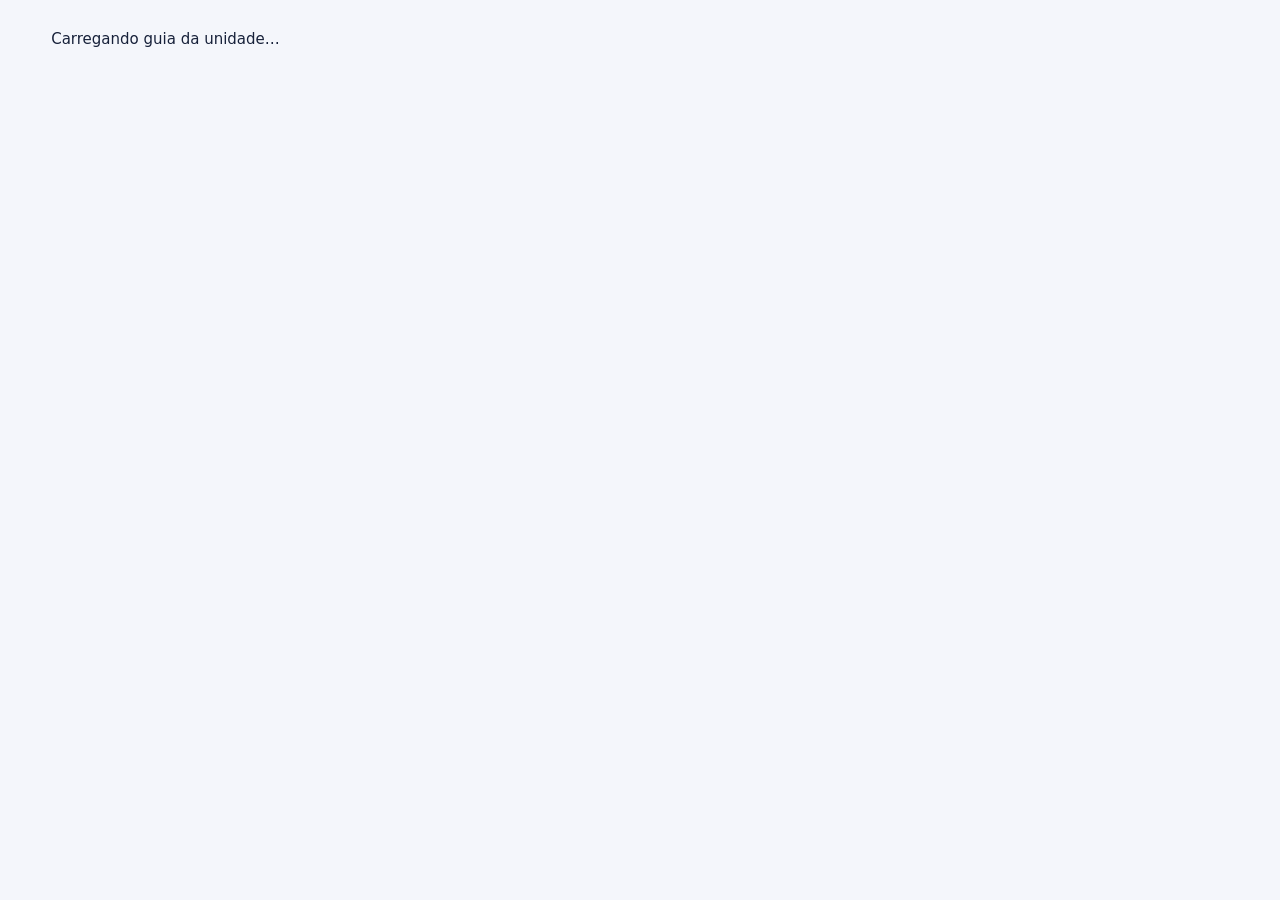
==== units/unit-01.html @ 1cd97e97 "Create standalone guide for Headway Unit 1" ====
<!doctype html><html lang="pt-BR"><head><meta charset="utf-8"><meta name="viewport" content="width=device-width,initial-scale=1"><meta name="theme-color" content="#11182d"><meta name="description" content="Headway 1 · Unit 1 · guia completo com vídeo, gramática e exercícios."><title>Headway 1 · Unit 1</title><link rel="stylesheet" href="../assets/course.css"></head><body data-page="unit" data-unit="1"><div id="app"><main class="main">Carregando guia da unidade…</main></div><script src="../assets/course.js"></script></body></html>
---- assets/course.css ----
:root{--bg:#f4f6fb;--paper:#fff;--ink:#17213a;--muted:#68738b;--line:#e2e7f0;--nav:#151b32;--nav2:#252b49;--accent:#6c63ee;--accent2:#efedff;--teal:#149b8b;--amber:#a66b16;--shadow:0 16px 42px #1a27500d;--radius:20px}
*{box-sizing:border-box}html{scroll-behavior:smooth;scroll-padding-top:24px}body{margin:0;background:var(--bg);color:var(--ink);font:15px/1.65 Inter,system-ui,-apple-system,"Segoe UI",sans-serif}a{color:inherit;text-decoration:none}button,input,textarea,select{font:inherit}button,a,input,textarea,select{outline-offset:3px}button{cursor:pointer}.layout{display:grid;grid-template-columns:265px minmax(0,1fr);min-height:100vh}.sidebar{position:sticky;top:0;height:100vh;overflow:auto;padding:24px 17px;background:linear-gradient(160deg,var(--nav),var(--nav2));color:#f8f9ff;display:flex;flex-direction:column;gap:18px}.brand{display:flex;gap:11px;align-items:center;padding:5px 8px 12px}.brand-mark{display:grid;place-items:center;width:44px;height:44px;border-radius:14px;background:linear-gradient(135deg,#9c94ff,#5d55d6);font-weight:900}.brand-title{display:block;font-weight:900;letter-spacing:.08em;font-size:13px}.brand-sub{display:block;color:#b9bdd5;font-size:10px;letter-spacing:.14em;text-transform:uppercase}.side-label,.eyebrow,.kicker{font-size:10px;letter-spacing:.16em;text-transform:uppercase;font-weight:850;color:#969fbe}.unit-nav{display:grid;gap:4px}.unit-nav a,.side-link{display:flex;gap:10px;align-items:center;padding:8px 10px;border-radius:10px;color:#d1d5e8;font-size:12px}.unit-nav a:hover,.unit-nav a.active,.side-link:hover{background:#ffffff18;color:#fff}.unit-nav a.done .unit-no{background:#1e9b89;border-color:#1e9b89}.unit-no{width:27px;height:27px;display:grid;place-items:center;flex:none;border:1px solid #ffffff38;border-radius:8px;font-size:10px;font-weight:800}.unit-name{line-height:1.3}.side-progress{margin-top:auto;padding:15px;border:1px solid #ffffff20;border-radius:14px;background:#ffffff0a;font-size:12px}.side-progress p{color:#c4c9df;margin:4px 0 12px}.progress-track{height:7px;background:#ffffff21;border-radius:20px;overflow:hidden}.progress-fill{height:100%;width:0;background:#50c2ad;border-radius:20px;transition:width .2s}.progress-line{display:flex;justify-content:space-between;margin-top:8px;color:#d9dced}.main{width:100%;max-width:1500px;margin:auto;padding:27px clamp(18px,4vw,58px) 55px}.topbar{display:flex;align-items:center;justify-content:space-between;gap:15px;margin-bottom:22px;color:var(--muted);font-size:12px}.top-actions,.actions-row,.hero-actions{display:flex;gap:9px;align-items:center;flex-wrap:wrap}.soft-btn,.outline-btn,.primary-btn,.complete-btn{display:inline-flex;align-items:center;justify-content:center;gap:8px;border:1px solid var(--line);padding:10px 15px;border-radius:11px;background:#fff;color:var(--ink);font-weight:750;font-size:12px}.primary-btn,.solid-btn{background:var(--accent);color:#fff;border:1px solid var(--accent)}.soft-btn:hover,.outline-btn:hover{border-color:var(--accent);color:var(--accent)}.hero{position:relative;overflow:hidden;background:linear-gradient(120deg,#181d3a,#38366a 70%,#3c5972);color:#fff;border-radius:26px;padding:clamp(25px,4vw,48px);box-shadow:var(--shadow)}.hero:after{content:"";position:absolute;width:300px;height:300px;right:-95px;top:-145px;border-radius:50%;border:1px solid #ffffff23;box-shadow:0 0 0 34px #ffffff09,0 0 0 75px #ffffff07}.hero .eyebrow{color:#c7c5ff}.hero h1{font-size:clamp(34px,5vw,62px);line-height:1.02;letter-spacing:-.045em;margin:14px 0}.hero h1 span{color:#b8b4ff}.hero-intro{max-width:820px;color:#e0e3f2;font-size:15px}.hero-tags,.meta-row{display:flex;gap:8px;flex-wrap:wrap;margin:20px 0}.hero-tag,.pill{border:1px solid #ffffff33;background:#ffffff12;padding:7px 11px;border-radius:30px;font-size:11px;color:#f3f3ff}.hero-tag b{color:#fff}.hero-bottom{display:flex;gap:14px;align-items:center;flex-wrap:wrap;margin-top:22px}.hero-meta{color:#c5c9dc;font-size:11px}.section{margin:34px 0}.section-head{display:flex;justify-content:space-between;gap:18px;align-items:flex-end;margin-bottom:16px}.section-head h2{margin:3px 0 4px;font-size:clamp(22px,3vw,31px);letter-spacing:-.03em}.section-sub{color:var(--muted);font-size:13px;margin:0;max-width:820px}.section-index{font-size:10px;letter-spacing:.12em;font-weight:850;color:#8d93a7;white-space:nowrap}.grid{display:grid;gap:15px}.grid.two{grid-template-columns:repeat(2,minmax(0,1fr))}.grid.three{grid-template-columns:repeat(3,minmax(0,1fr))}.card{background:var(--paper);border:1px solid var(--line);border-radius:var(--radius);padding:20px;box-shadow:var(--shadow);min-width:0}.unit-card{display:flex;flex-direction:column;gap:8px}.unit-card h3{font-size:20px;margin:0;line-height:1.2}.unit-card p{font-size:12px;color:var(--muted);margin:0}.unit-card .outline-btn{margin-top:auto}.unit-card-top,.video-meta,.writing-tools{display:flex;justify-content:space-between;align-items:center;gap:8px;flex-wrap:wrap}.tag{display:inline-flex;padding:5px 9px;background:var(--accent2);color:#5248bf;border-radius:30px;font-size:9px;font-weight:850;letter-spacing:.1em}.tag.teal{background:#e4f7f2;color:#147d70}.tag.amber{background:#fff3dd;color:#946016}.status{font-size:10px;color:var(--teal);font-weight:800}.guide-steps{display:grid;grid-template-columns:repeat(4,1fr);gap:12px}.guide-step{background:#fff;padding:16px;border:1px solid var(--line);border-radius:15px}.guide-step b{display:block;color:#5b55ca;font-size:11px;margin-bottom:7px}.guide-step span{font-size:12px;color:var(--muted)}.unit-hero{background:linear-gradient(120deg,#1a2040,#3c376e 72%,#3c6576)}.unit-hero h1{font-size:clamp(32px,4.4vw,53px)}.objective{display:grid;grid-template-columns:1.5fr 1fr;gap:13px}.objective p{margin:7px 0 0}.plan{display:grid;grid-template-columns:repeat(3,1fr);gap:8px}.plan div{background:#f4f4ff;border:1px solid #e6e4ff;padding:12px;border-radius:12px}.plan b{display:block;color:#5248bf;font-size:11px}.plan span{font-size:11px;color:var(--muted)}.grammar-rule{border-left:4px solid var(--accent);background:#f6f5ff;padding:17px;border-radius:0 13px 13px 0;margin:12px 0 16px}.grammar-rule p{margin:0}.formula{font-weight:800;color:#4941b2;font-size:14px;padding:12px 14px;background:#efedff;border-radius:12px;margin:10px 0}.table-wrap{overflow:auto}table{width:100%;border-collapse:collapse;font-size:12px}th,td{text-align:left;padding:10px;border-bottom:1px solid var(--line);vertical-align:top}th{background:#f7f8fc;color:#555e76;font-size:10px;text-transform:uppercase;letter-spacing:.08em}.example{padding:13px 0;border-bottom:1px solid var(--line)}.example:last-child{border:0}.en{font-weight:800}.pt{color:var(--muted);font-size:12px;margin-top:3px}.say-btn{margin-left:6px;border:0;background:#efedff;color:#5148bf;border-radius:8px;padding:5px 8px;font-size:10px;font-weight:800}.vocab-grid{display:grid;grid-template-columns:repeat(3,1fr);gap:9px}.vocab-item{display:flex;justify-content:space-between;gap:10px;padding:11px;background:#f7f8fc;border:1px solid var(--line);border-radius:10px;font-size:12px}.vocab-item span{color:var(--muted);text-align:right}.callout{display:flex;gap:13px;background:#effaf7;border:1px solid #cceee4;padding:17px;border-radius:15px}.callout-icon{font-size:22px}.callout strong{color:#146e62}.callout p{margin:4px 0 0;font-size:12px;color:#456963}.video-frame{width:100%;aspect-ratio:16/9;border:0;border-radius:14px;background:#090d1a;margin-top:13px}.video-note{font-size:11px;color:var(--muted)}.watch-list{display:flex;gap:9px;flex-wrap:wrap;margin:14px 0}.watch-link{background:#f1f1ff;color:#5148bf;padding:9px 12px;border-radius:10px;font-size:11px;font-weight:800}.video-tasks{display:grid;grid-template-columns:repeat(3,1fr);gap:10px;margin-top:15px}.video-task{background:#f7f8fc;border:1px solid var(--line);padding:14px;border-radius:13px}.video-task h4{margin:0 0 8px;color:#5148bf;font-size:11px;text-transform:uppercase;letter-spacing:.08em}.video-task ul{padding-left:17px;margin:0}.video-task li{font-size:11px;margin:5px 0}.question{padding:15px 0;border-bottom:1px solid var(--line)}.question:last-child{border:0}.question h4{font-size:13px;margin:0 0 9px}.answer-row{display:flex;gap:9px;flex-wrap:wrap}.answer-row select,.answer-row input,.writing-area{border:1px solid var(--line);background:#fff;border-radius:10px;padding:10px 12px;color:var(--ink);font-size:12px;min-width:180px;max-width:100%}.answer-row select{flex:1}.feedback{display:none;margin-top:8px;border-radius:9px;padding:8px 10px;font-size:11px}.feedback.show{display:block}.feedback.ok{background:#e8f7f0;color:#176e55}.feedback.no{background:#fff0f0;color:#a13d4c}.solid-btn{border:0;border-radius:10px;padding:10px 15px;font-size:12px;font-weight:800}.score{display:none;margin-top:12px;font-weight:800;font-size:12px}.score.show{display:block}.reading-text{white-space:pre-line;line-height:1.85;background:#f7f8fc;border-radius:13px;padding:18px;font-size:13px}.speaking-list,.outcome-list,.prompt-list{padding-left:20px}.speaking-list li,.outcome-list li,.prompt-list li{margin:8px 0;font-size:13px}.writing-area{width:100%;min-height:220px;resize:vertical;line-height:1.6}.writing-tools{font-size:10px;color:var(--muted);margin:8px 0}.complete-row{display:flex;justify-content:space-between;gap:15px;align-items:center;background:#edf9f6;border:1px solid #cfece4;border-radius:16px;padding:18px}.complete-row p{margin:2px 0 0;color:#52716a;font-size:12px}.complete-btn{background:#147f70;color:white;border-color:#147f70}.complete-btn.done{background:#eff8f5;color:#147f70}.footer{display:flex;justify-content:space-between;gap:12px;flex-wrap:wrap;border-top:1px solid var(--line);padding-top:18px;color:#9299aa;font-size:10px;margin-top:35px}
@media(max-width:1100px){.grid.three{grid-template-columns:repeat(2,minmax(0,1fr))}.layout{grid-template-columns:230px minmax(0,1fr)}.vocab-grid{grid-template-columns:repeat(2,1fr)}}
@media(max-width:780px){.layout{display:block}.sidebar{position:relative;height:auto;max-height:none;padding:14px;gap:10px}.sidebar .brand{padding:0}.unit-nav{grid-template-columns:repeat(3,minmax(0,1fr));max-height:180px;overflow:auto}.unit-nav a{font-size:10px;padding:6px}.unit-name{display:none}.side-progress{margin-top:0}.main{padding:17px 14px 35px}.topbar{align-items:flex-start}.objective{grid-template-columns:1fr}.plan{grid-template-columns:1fr}.guide-steps{grid-template-columns:repeat(2,1fr)}.video-tasks{grid-template-columns:1fr}.grid.two,.grid.three{grid-template-columns:1fr}.vocab-grid{grid-template-columns:repeat(2,1fr)}.section-head{align-items:flex-start;flex-direction:column}.complete-row{align-items:flex-start;flex-direction:column}}
@media(max-width:430px){.hero{padding:24px 19px;border-radius:19px}.hero h1{font-size:34px}.unit-nav{grid-template-columns:repeat(4,minmax(0,1fr))}.unit-no{width:30px;height:28px}.vocab-grid{grid-template-columns:1fr}.vocab-item{font-size:12px}.answer-row select,.answer-row input{width:100%;min-width:0}.card{padding:15px}.topbar{flex-direction:column}}
@media print{.sidebar,.top-actions,.say-btn,.watch-list,.complete-btn{display:none!important}.layout{display:block}.main{max-width:none;padding:0}.hero{print-color-adjust:exact}.card{box-shadow:none;break-inside:avoid}.section{break-inside:avoid}}
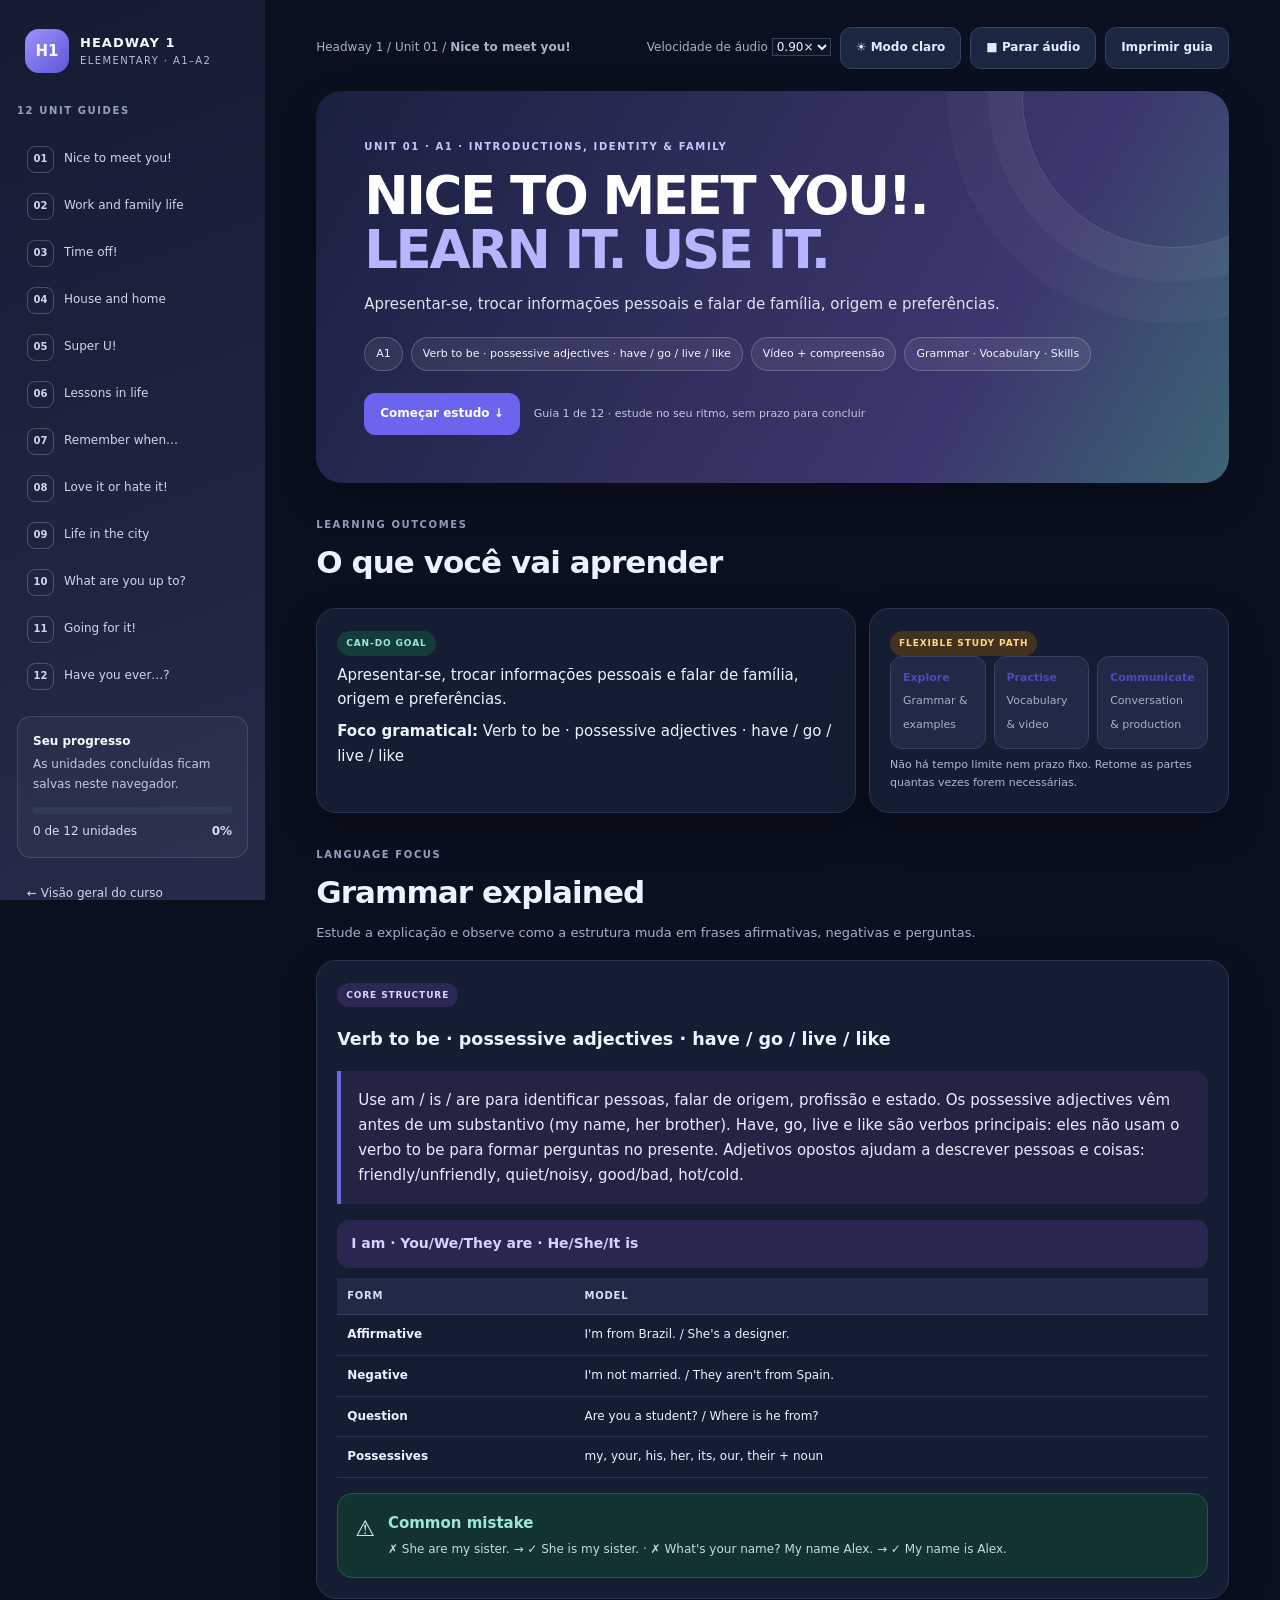
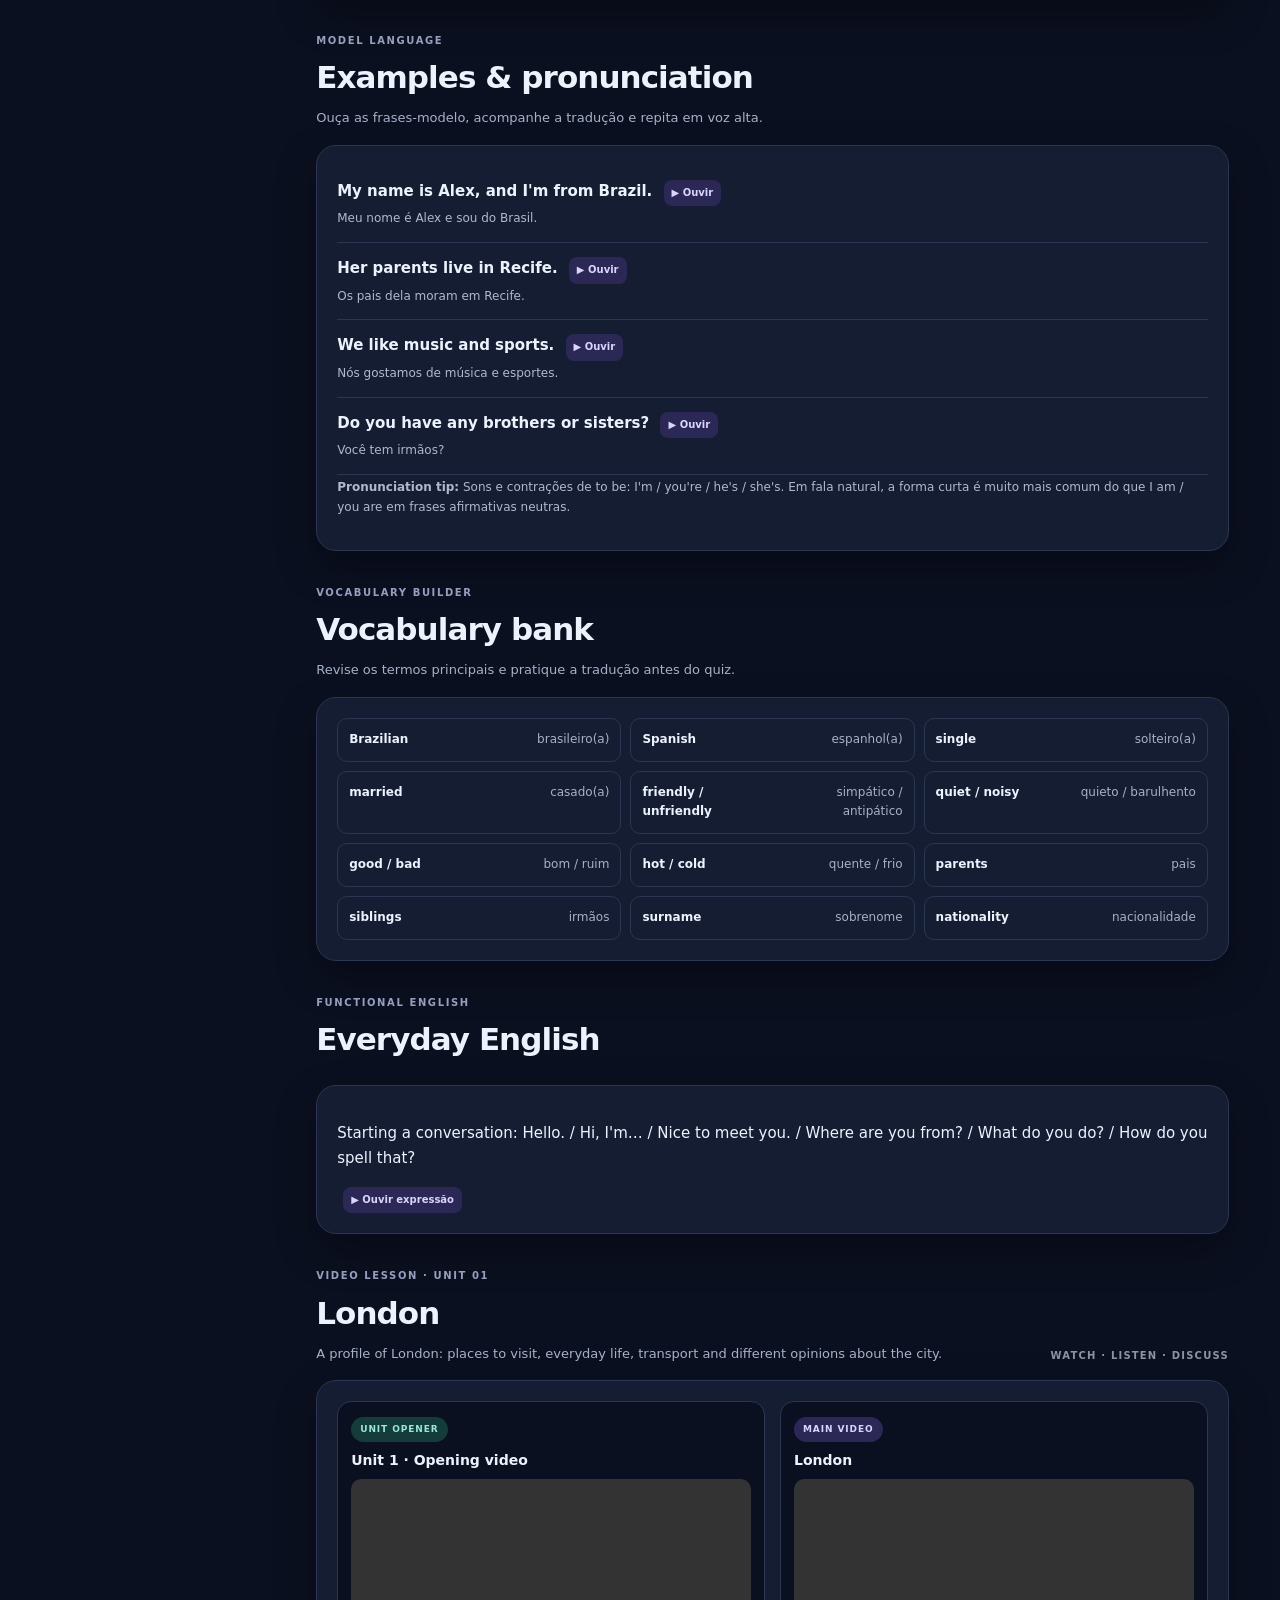
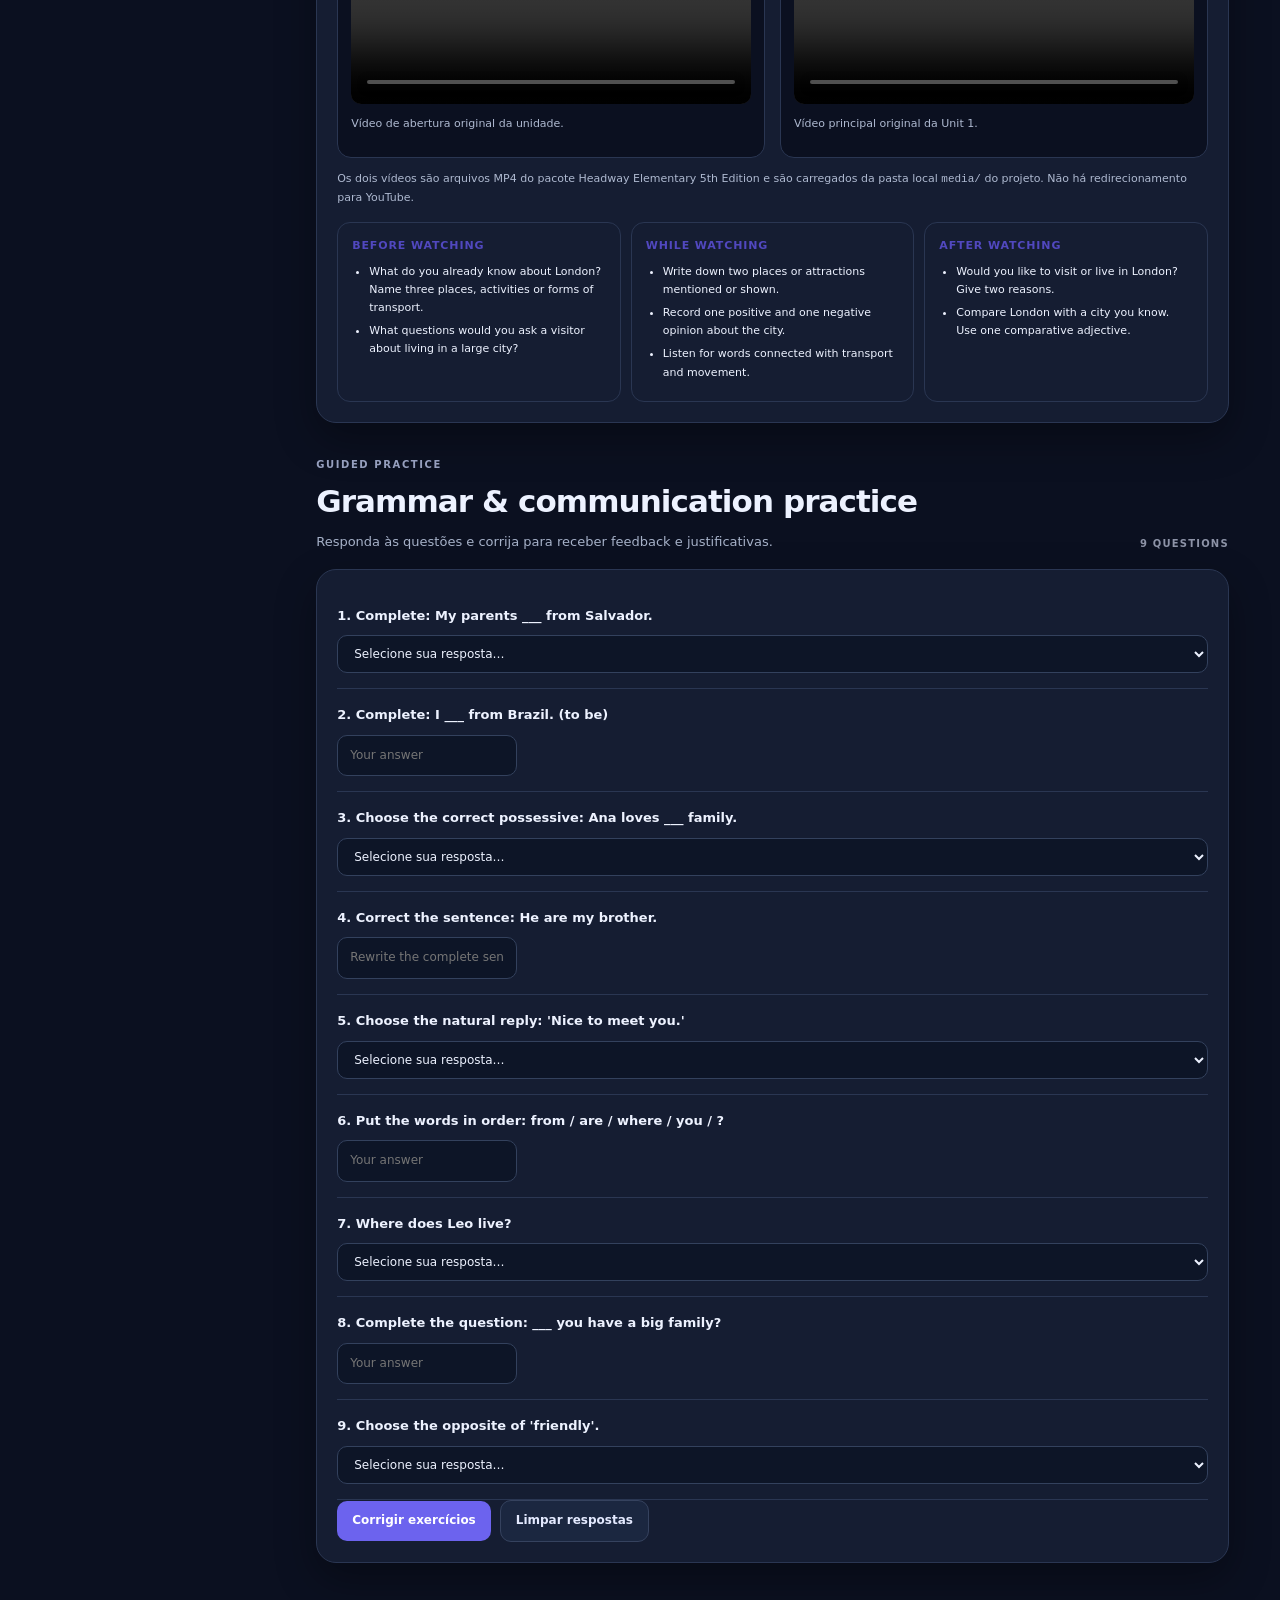
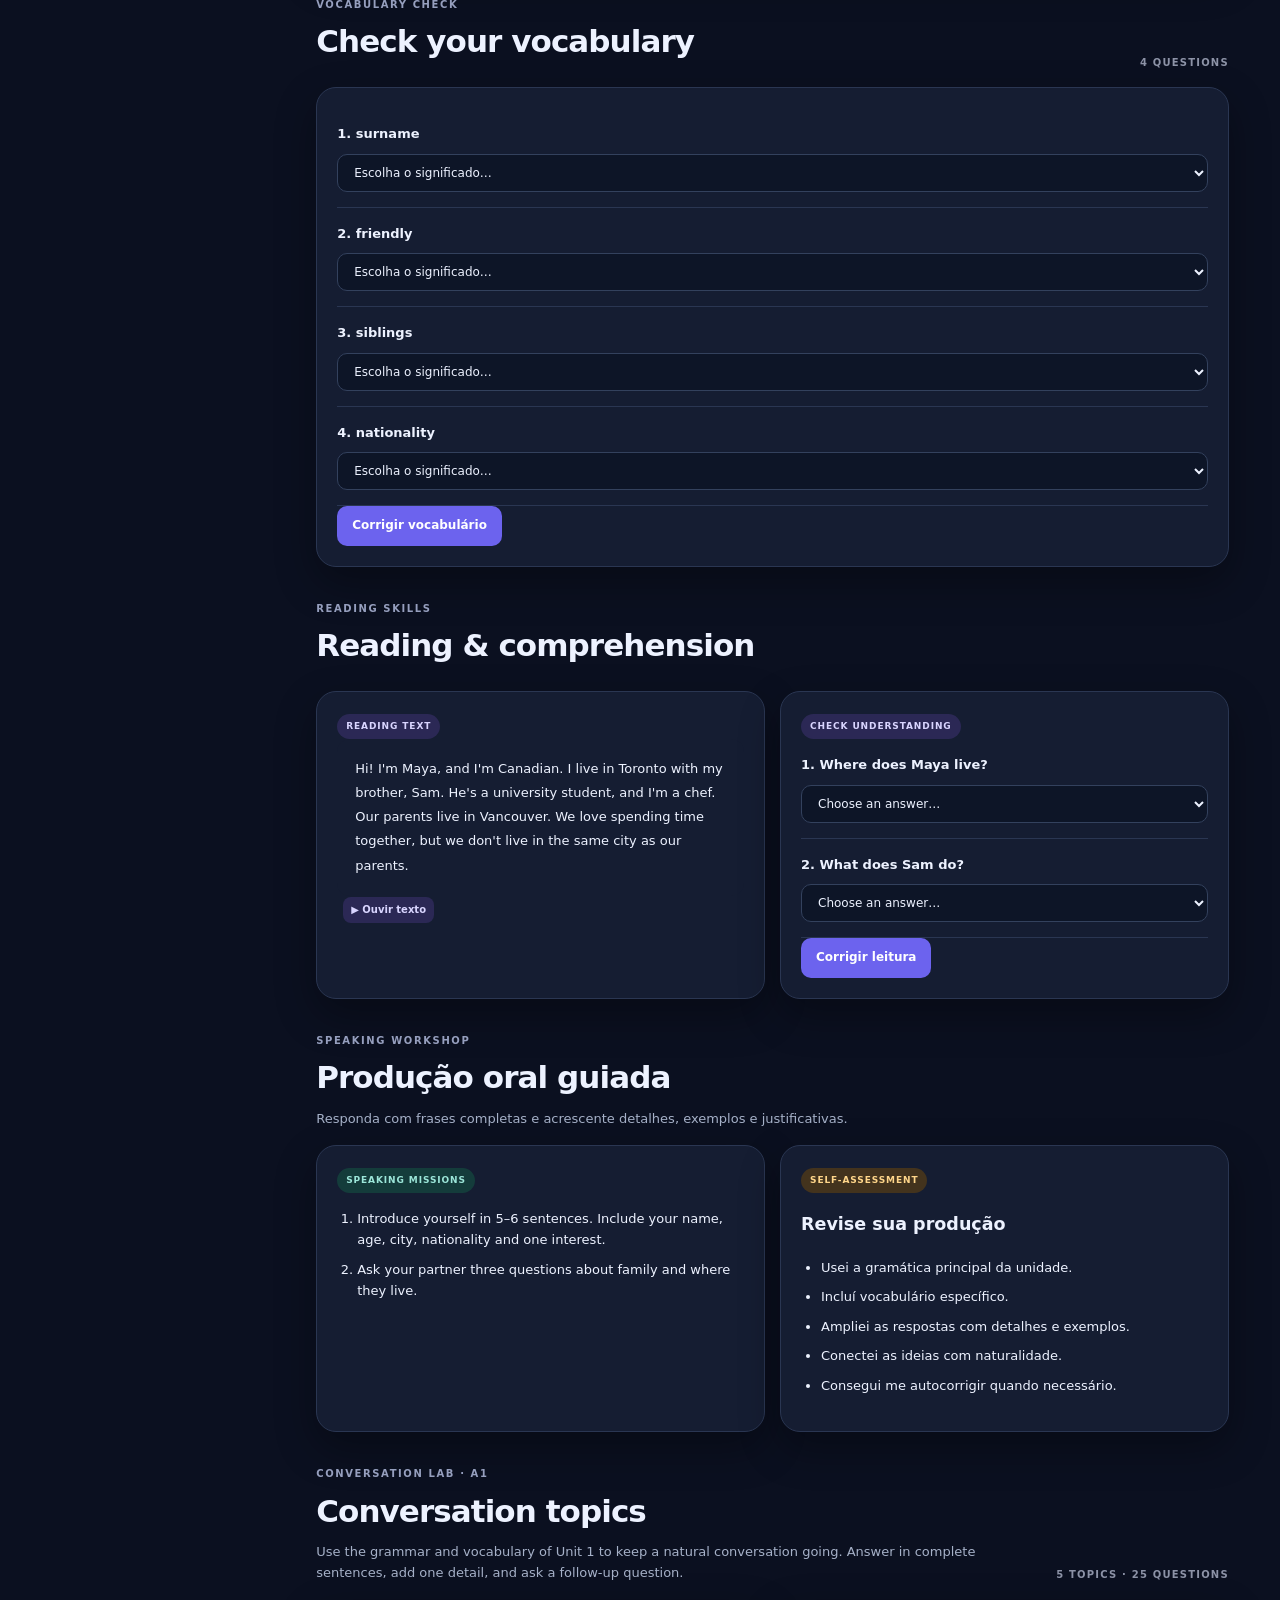
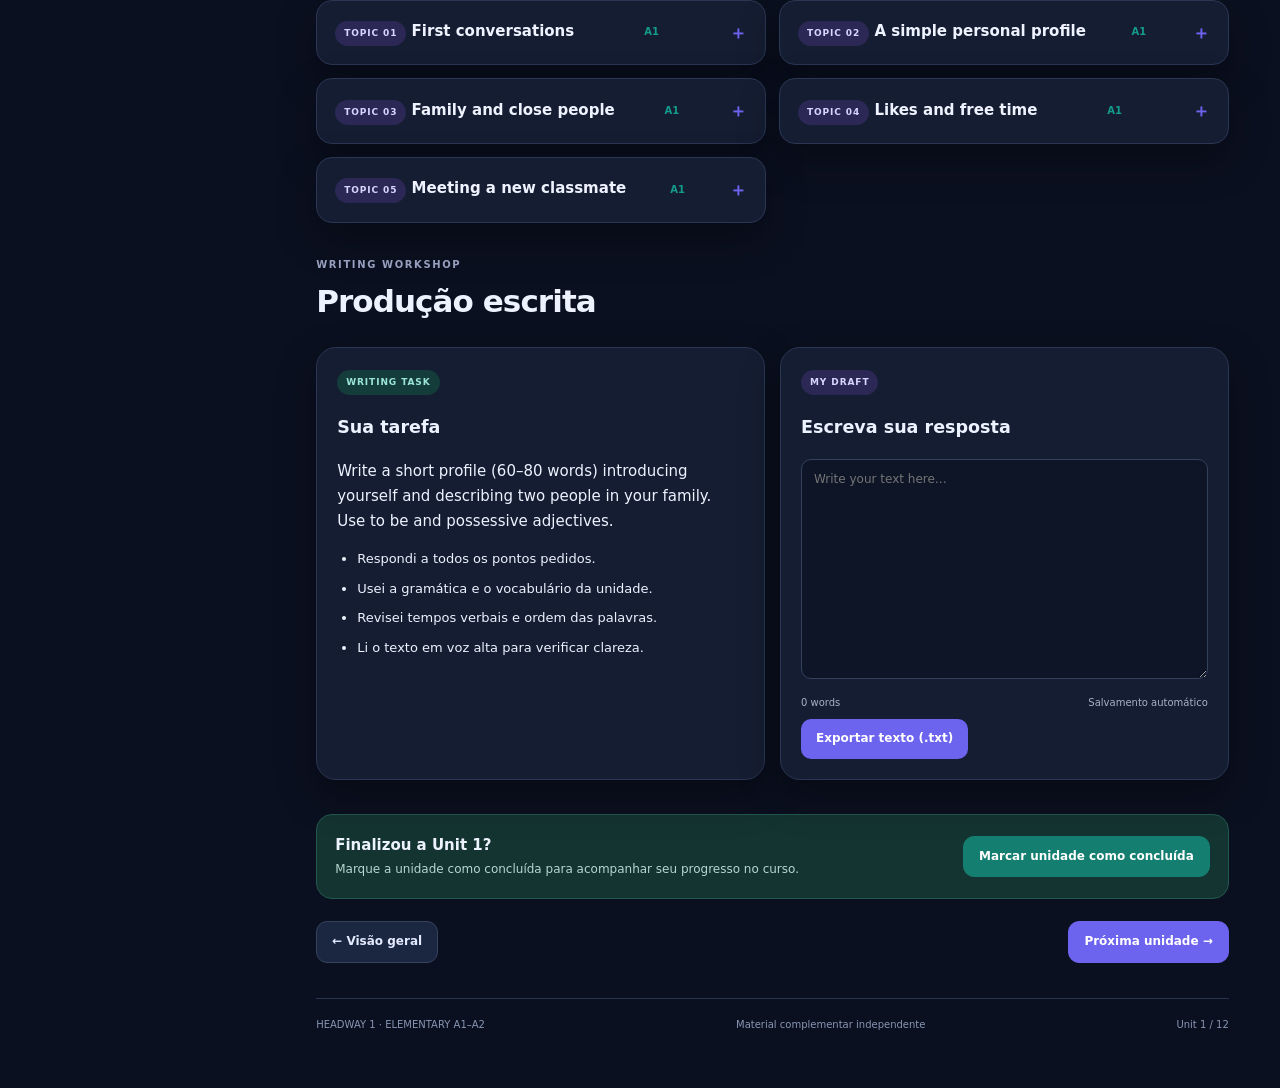
==== commit 3aa37d49: "Set dark mode as default" ====
--- a/units/unit-01.html
+++ b/units/unit-01.html
@@ -1 +1 @@
-<!doctype html><html lang="pt-BR"><head><meta charset="utf-8"><meta name="viewport" content="width=device-width,initial-scale=1"><meta name="theme-color" content="#11182d"><meta name="description" content="Headway 1 · Unit 1 · guia completo com vídeo, gramática e exercícios."><title>Headway 1 · Unit 1</title><link rel="stylesheet" href="../assets/course.css"></head><body data-page="unit" data-unit="1"><div id="app"><main class="main">Carregando guia da unidade…</main></div><script src="../assets/course.js"></script></body></html>+<!doctype html><html lang="pt-BR"><head><meta charset="utf-8"><meta name="viewport" content="width=device-width,initial-scale=1"><meta name="theme-color" content="#11182d"><meta name="description" content="Headway 1 · Unit 1 · guia completo com vídeo, gramática e exercícios."><title>Headway 1 · Unit 1</title><link rel="stylesheet" href="../assets/course.css"></head><body data-page="unit" data-unit="1" data-theme="dark"><div id="app"><main class="main">Carregando guia da unidade…</main></div><script src="../assets/course.js"></script></body></html>
--- a/assets/course.css
+++ b/assets/course.css
@@ -5,3 +5,53 @@
 @media(max-width:780px){.layout{display:block}.sidebar{position:relative;height:auto;max-height:none;padding:14px;gap:10px}.sidebar .brand{padding:0}.unit-nav{grid-template-columns:repeat(3,minmax(0,1fr));max-height:180px;overflow:auto}.unit-nav a{font-size:10px;padding:6px}.unit-name{display:none}.side-progress{margin-top:0}.main{padding:17px 14px 35px}.topbar{align-items:flex-start}.objective{grid-template-columns:1fr}.plan{grid-template-columns:1fr}.guide-steps{grid-template-columns:repeat(2,1fr)}.video-tasks{grid-template-columns:1fr}.grid.two,.grid.three{grid-template-columns:1fr}.vocab-grid{grid-template-columns:repeat(2,1fr)}.section-head{align-items:flex-start;flex-direction:column}.complete-row{align-items:flex-start;flex-direction:column}}
 @media(max-width:430px){.hero{padding:24px 19px;border-radius:19px}.hero h1{font-size:34px}.unit-nav{grid-template-columns:repeat(4,minmax(0,1fr))}.unit-no{width:30px;height:28px}.vocab-grid{grid-template-columns:1fr}.vocab-item{font-size:12px}.answer-row select,.answer-row input{width:100%;min-width:0}.card{padding:15px}.topbar{flex-direction:column}}
 @media print{.sidebar,.top-actions,.say-btn,.watch-list,.complete-btn{display:none!important}.layout{display:block}.main{max-width:none;padding:0}.hero{print-color-adjust:exact}.card{box-shadow:none;break-inside:avoid}.section{break-inside:avoid}}
+
+
+/* Persistent dark theme and unit conversation cards */
+body[data-theme="dark"]{--bg:#0b1020;--paper:#151d32;--ink:#edf2ff;--muted:#a6b1c8;--line:#2a3652;--accent2:#29254f;--shadow:0 16px 42px #0005;color-scheme:dark}
+body[data-theme="dark"] .card,body[data-theme="dark"] .guide-step,body[data-theme="dark"] .vocab-item,body[data-theme="dark"] .video-task,body[data-theme="dark"] .reading-text{background:#151d32;border-color:#2a3652;color:#edf2ff}
+body[data-theme="dark"] .plan div,body[data-theme="dark"] th{background:#202945;border-color:#34415f;color:#d8e0f3}
+body[data-theme="dark"] .grammar-rule{background:#242344;color:#eceaff}
+body[data-theme="dark"] .formula{background:#292650;color:#d6d1ff}
+body[data-theme="dark"] .say-btn,body[data-theme="dark"] .watch-link,body[data-theme="dark"] .tag{background:#2b2855;color:#d9d5ff}
+body[data-theme="dark"] .tag.teal{background:#143c3b;color:#9ce6d9}
+body[data-theme="dark"] .tag.amber{background:#43331d;color:#ffd68a}
+body[data-theme="dark"] .callout{background:#133331;border-color:#205952}
+body[data-theme="dark"] .callout strong{color:#9de7da}
+body[data-theme="dark"] .callout p{color:#c1ded8}
+body[data-theme="dark"] .complete-row{background:#143431;border-color:#23584f}
+body[data-theme="dark"] .complete-row p{color:#b6d6cf}
+body[data-theme="dark"] .answer-row select,body[data-theme="dark"] .answer-row input,body[data-theme="dark"] .writing-area,body[data-theme="dark"] .top-actions select,body[data-theme="dark"] #speechRate{background:#0d1527;color:#edf2ff;border-color:#33415d}
+body[data-theme="dark"] .soft-btn,body[data-theme="dark"] .outline-btn{background:#1b2740;color:#e4eaff;border-color:#35425e}
+body[data-theme="dark"] .footer{border-color:#293550;color:#8796b3}
+body[data-theme="dark"] .pt,body[data-theme="dark"] .video-note{color:#aeb9d0}
+body[data-theme="dark"] .feedback.ok{background:#12372d;color:#9de6c8}
+body[data-theme="dark"] .feedback.no{background:#42222d;color:#ffbdc7}
+body[data-theme="dark"] .progress-track{background:#303c57}
+body[data-theme="dark"] .conversation-topic{background:#151d32;border-color:#2a3652}
+body[data-theme="dark"] .conversation-topic summary{color:#eff3ff}
+body[data-theme="dark"] .conversation-topic .topic-body{border-color:#2a3652}
+body[data-theme="dark"] .question-list li{color:#d8e0f3}
+.theme-toggle{white-space:nowrap}
+.conversation-topic{border:1px solid var(--line);background:var(--paper);border-radius:16px;padding:0;overflow:hidden;box-shadow:var(--shadow)}
+.conversation-topic summary{cursor:pointer;list-style:none;padding:17px 18px;font-weight:850;display:flex;justify-content:space-between;gap:12px;align-items:center}
+.conversation-topic summary::-webkit-details-marker{display:none}
+.conversation-topic summary:after{content:"＋";color:var(--accent);font-size:18px}
+.conversation-topic[open] summary:after{content:"−"}
+.conversation-topic .topic-body{padding:0 18px 18px;border-top:1px solid var(--line)}
+.conversation-topic .topic-focus{color:var(--muted);font-size:12px;margin:12px 0}
+.conversation-topic .chip-row{display:flex;gap:6px;flex-wrap:wrap;margin:10px 0}
+.conversation-topic .chip{font-size:10px;padding:5px 8px;border-radius:20px;background:var(--accent2);color:var(--accent);font-weight:700}
+.conversation-topic .chunk-row{display:flex;gap:7px;flex-wrap:wrap;margin:8px 0 12px}
+.conversation-topic .chunk{font-size:11px;padding:6px 9px;border-radius:8px;background:rgba(108,99,238,.1)}
+.conversation-topic .question-list{padding-left:22px;margin:9px 0}
+.conversation-topic .question-list li{font-size:12px;margin:7px 0}
+.conversation-topic .challenge{border-left:3px solid var(--teal);padding:10px 12px;margin-top:13px;background:rgba(20,155,139,.08);font-size:12px}
+.conversation-header{display:flex;gap:12px;align-items:center;justify-content:space-between;flex-wrap:wrap}
+.conversation-grid{display:grid;grid-template-columns:repeat(2,minmax(0,1fr));gap:13px}
+.video-pair{display:grid;grid-template-columns:repeat(2,minmax(0,1fr));gap:15px}
+.video-item{border:1px solid var(--line);border-radius:14px;background:var(--bg);padding:13px}
+.video-item h3{font-size:14px;margin:7px 0}
+.local-video{width:100%;aspect-ratio:16/9;background:#050812;border-radius:10px;display:block}
+.video-missing{font-size:11px;color:var(--muted);margin-top:7px}
+@media(max-width:780px){.conversation-grid,.video-pair{grid-template-columns:1fr}}
